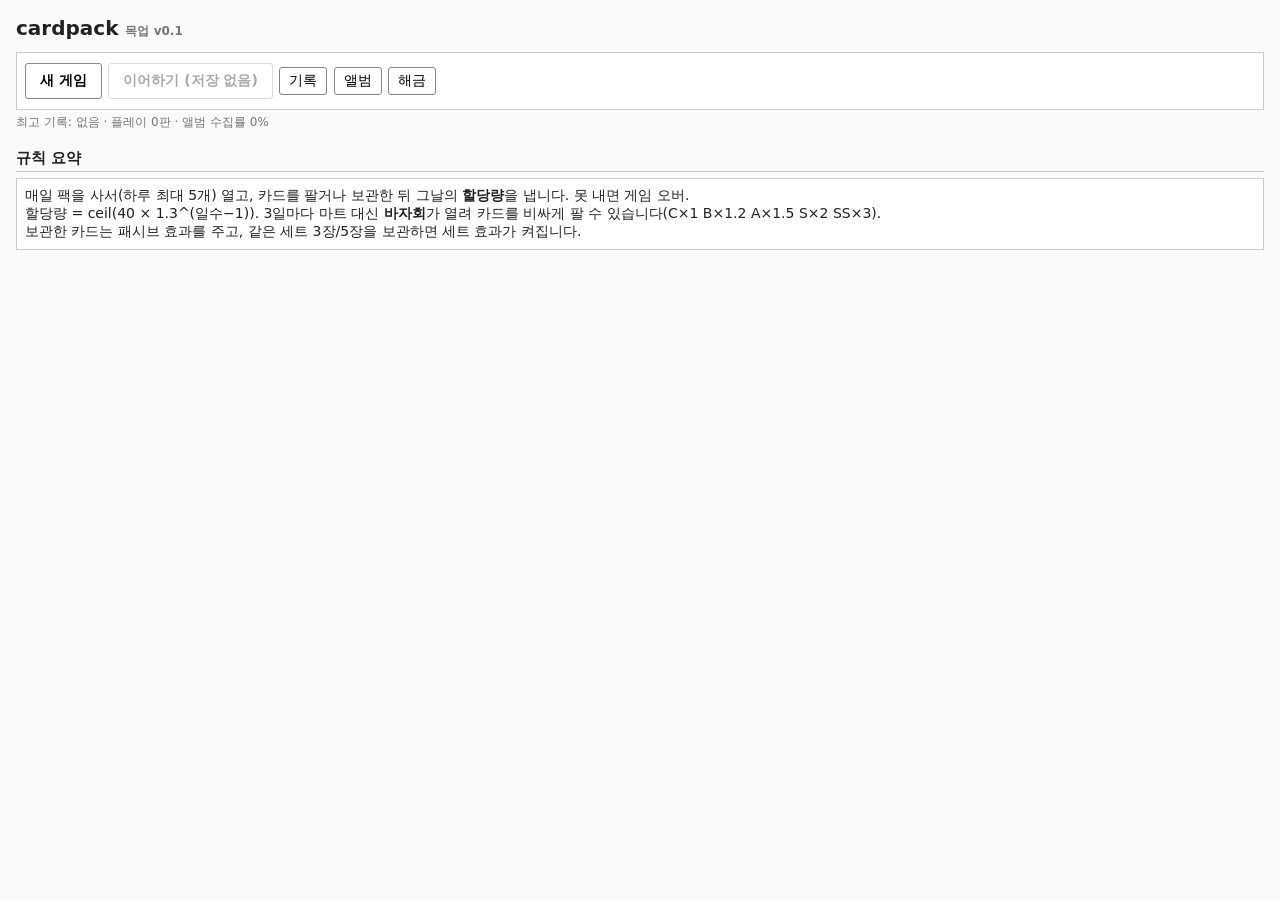
==== index.html @ 7b0792d0 "플레이 가능한 목업 구현: 카드/팩/마트/바자회/앨범/해금 + 밸런스 시뮬레이션 Co-Authored-By: Claude Opus 5.5 <noreply@anthropic.com>" ====
<!doctype html>
<html lang="ko">
<head>
<meta charset="utf-8">
<meta name="viewport" content="width=device-width, initial-scale=1">
<link rel="icon" href="data:,">
<title>cardpack (목업)</title>
<style>
  body { font-family: system-ui, -apple-system, "Apple SD Gothic Neo", "Malgun Gothic", sans-serif; font-size: 14px; margin: 0; padding: 12px 16px 40px; background: #fafafa; color: #222; }
  h1 { font-size: 20px; margin: 4px 0 12px; }
  h2 { font-size: 15px; margin: 18px 0 6px; border-bottom: 1px solid #ccc; padding-bottom: 3px; }
  button { font: inherit; padding: 4px 9px; margin: 2px 2px 2px 0; cursor: pointer; border: 1px solid #888; background: #fff; border-radius: 3px; }
  button:disabled { color: #aaa; border-color: #ddd; cursor: default; }
  button.big { padding: 8px 14px; font-weight: bold; }
  .bar { display: flex; flex-wrap: wrap; gap: 6px 16px; align-items: center; padding: 8px 10px; background: #fff; border: 1px solid #ccc; position: sticky; top: 0; z-index: 2; }
  .bar b { font-size: 16px; }
  .msg { margin: 8px 0; padding: 6px 10px; background: #fffbe0; border: 1px solid #e5d98a; min-height: 18px; white-space: pre-line; }
  .grid { display: flex; flex-wrap: wrap; gap: 6px; }
  .card { width: 150px; border: 1px solid #999; background: #fff; padding: 6px; font-size: 12px; box-sizing: border-box; }
  .card .t { font-weight: bold; font-size: 13px; }
  .card .e { color: #555; margin: 3px 0; min-height: 16px; }
  .r-C { border-color: #aaa; } .r-B { border-color: #4a8; } .r-A { border-color: #48c; border-width: 2px; }
  .r-S { border-color: #a5c; border-width: 2px; background: #fbf6ff; } .r-SS { border-color: #d80; border-width: 3px; background: #fff8e8; }
  .slot-empty { width: 150px; height: 70px; border: 1px dashed #bbb; color: #aaa; display: flex; align-items: center; justify-content: center; font-size: 12px; }
  .box { border: 1px solid #ccc; background: #fff; padding: 8px; margin: 4px 0; }
  .row { display: flex; flex-wrap: wrap; gap: 6px; align-items: center; }
  .muted { color: #777; font-size: 12px; }
  .tag { display: inline-block; padding: 0 5px; border: 1px solid #999; border-radius: 3px; font-size: 11px; margin-right: 3px; }
  table { border-collapse: collapse; }
  td, th { border: 1px solid #ccc; padding: 3px 7px; font-size: 13px; text-align: left; }
  .wrap { overflow-x: auto; }
  .alb { display: grid; grid-template-columns: repeat(auto-fill, minmax(130px, 1fr)); gap: 4px; }
  .alb div { border: 1px solid #ccc; padding: 4px; font-size: 12px; background: #fff; }
  .alb .s0 { color: #bbb; background: #f2f2f2; } .alb .s1 { color: #777; } .alb .s2 { font-weight: bold; }
  .log { font-size: 12px; color: #555; max-height: 200px; overflow-y: auto; background: #fff; border: 1px solid #ddd; padding: 6px; }
  .over { border: 3px solid #c33; background: #fff0f0; padding: 12px; margin: 10px 0; }
</style>
</head>
<body>
<div id="app">불러오는 중…</div>
<script src="js/data.js"></script>
<script src="js/game.js"></script>
<script src="js/storage.js"></script>
<script src="js/ui.js"></script>
</body>
</html>
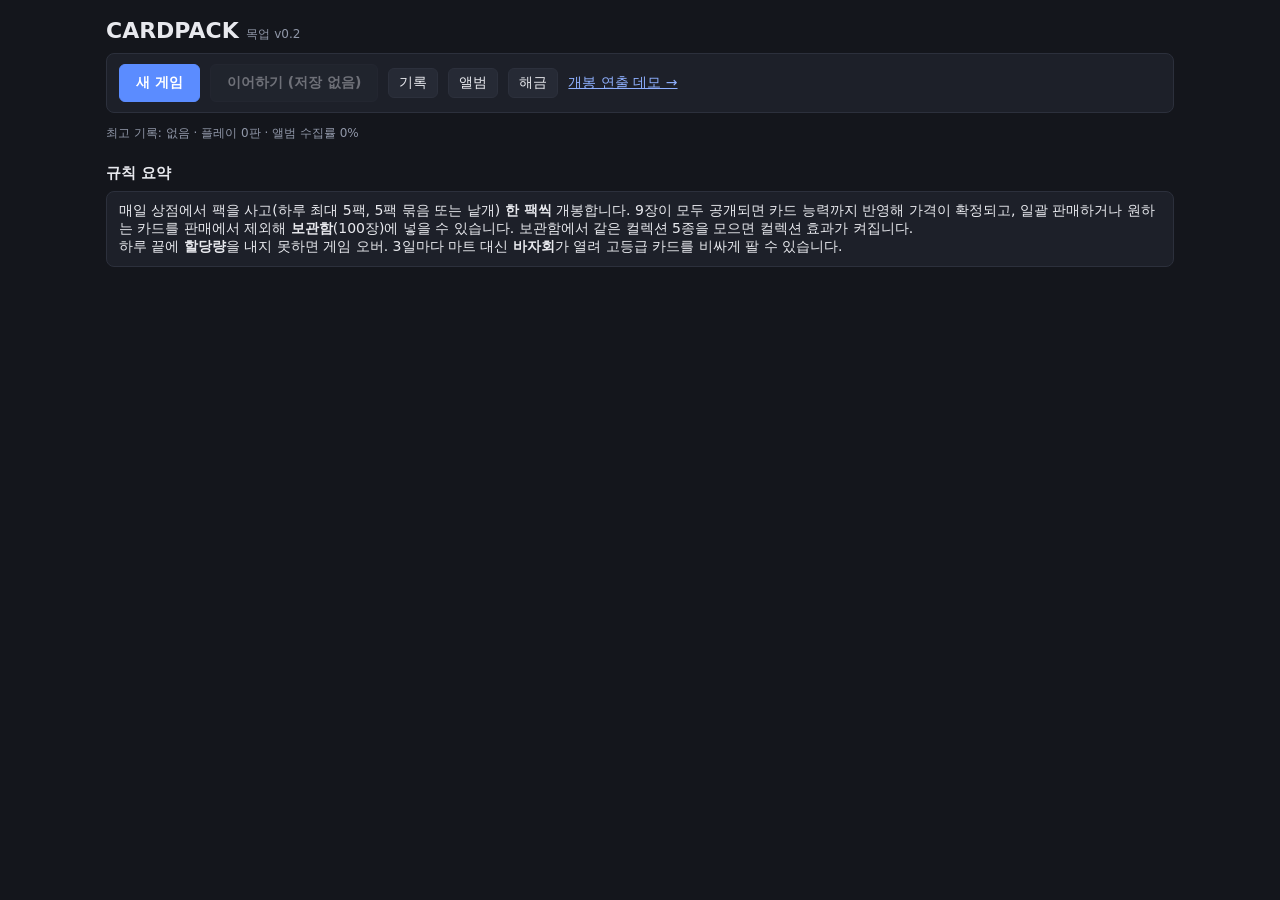
==== commit 37c8b7b4: "본 게임을 v0.2 설계로 반영 - 하루 루프: 상점 ⇄ 팩 1개 개봉 → 정산 → 판매/보관 반복, 개봉 중 상점 잠금, 하루 최대 5팩 - 팩: 기본/고급/프리미엄 (5팩 묶음" ====
--- a/index.html
+++ b/index.html
@@ -2,42 +2,102 @@
 <html lang="ko">
 <head>
 <meta charset="utf-8">
-<meta name="viewport" content="width=device-width, initial-scale=1">
+<meta name="viewport" content="width=device-width,initial-scale=1">
 <link rel="icon" href="data:,">
-<title>cardpack (목업)</title>
+<title>cardpack (목업 v0.2)</title>
+<link rel="stylesheet" href="css/unpack.css">
 <style>
-  body { font-family: system-ui, -apple-system, "Apple SD Gothic Neo", "Malgun Gothic", sans-serif; font-size: 14px; margin: 0; padding: 12px 16px 40px; background: #fafafa; color: #222; }
-  h1 { font-size: 20px; margin: 4px 0 12px; }
-  h2 { font-size: 15px; margin: 18px 0 6px; border-bottom: 1px solid #ccc; padding-bottom: 3px; }
-  button { font: inherit; padding: 4px 9px; margin: 2px 2px 2px 0; cursor: pointer; border: 1px solid #888; background: #fff; border-radius: 3px; }
-  button:disabled { color: #aaa; border-color: #ddd; cursor: default; }
-  button.big { padding: 8px 14px; font-weight: bold; }
-  .bar { display: flex; flex-wrap: wrap; gap: 6px 16px; align-items: center; padding: 8px 10px; background: #fff; border: 1px solid #ccc; position: sticky; top: 0; z-index: 2; }
-  .bar b { font-size: 16px; }
-  .msg { margin: 8px 0; padding: 6px 10px; background: #fffbe0; border: 1px solid #e5d98a; min-height: 18px; white-space: pre-line; }
-  .grid { display: flex; flex-wrap: wrap; gap: 6px; }
-  .card { width: 150px; border: 1px solid #999; background: #fff; padding: 6px; font-size: 12px; box-sizing: border-box; }
-  .card .t { font-weight: bold; font-size: 13px; }
-  .card .e { color: #555; margin: 3px 0; min-height: 16px; }
-  .r-C { border-color: #aaa; } .r-B { border-color: #4a8; } .r-A { border-color: #48c; border-width: 2px; }
-  .r-S { border-color: #a5c; border-width: 2px; background: #fbf6ff; } .r-SS { border-color: #d80; border-width: 3px; background: #fff8e8; }
-  .slot-empty { width: 150px; height: 70px; border: 1px dashed #bbb; color: #aaa; display: flex; align-items: center; justify-content: center; font-size: 12px; }
-  .box { border: 1px solid #ccc; background: #fff; padding: 8px; margin: 4px 0; }
-  .row { display: flex; flex-wrap: wrap; gap: 6px; align-items: center; }
-  .muted { color: #777; font-size: 12px; }
-  .tag { display: inline-block; padding: 0 5px; border: 1px solid #999; border-radius: 3px; font-size: 11px; margin-right: 3px; }
-  table { border-collapse: collapse; }
-  td, th { border: 1px solid #ccc; padding: 3px 7px; font-size: 13px; text-align: left; }
-  .wrap { overflow-x: auto; }
-  .alb { display: grid; grid-template-columns: repeat(auto-fill, minmax(130px, 1fr)); gap: 4px; }
-  .alb div { border: 1px solid #ccc; padding: 4px; font-size: 12px; background: #fff; }
-  .alb .s0 { color: #bbb; background: #f2f2f2; } .alb .s1 { color: #777; } .alb .s2 { font-weight: bold; }
-  .log { font-size: 12px; color: #555; max-height: 200px; overflow-y: auto; background: #fff; border: 1px solid #ddd; padding: 6px; }
-  .over { border: 3px solid #c33; background: #fff0f0; padding: 12px; margin: 10px 0; }
+:root{--bg:#14161c;--panel:#1d2029;--panel2:#242835;--line:#2c303c;--text:#e8e9ee;--muted:#9097a8;--accent:#5b8cff;--good:#2bb673;--bad:#ff6b6b;--warn:#ffd76a}
+*{box-sizing:border-box}
+html,body{margin:0}
+body{background:var(--bg);color:var(--text);font-family:system-ui,-apple-system,"Segoe UI","Apple SD Gothic Neo","Malgun Gothic",sans-serif;font-size:14px}
+select,button{font:inherit;background:#262a35;color:var(--text);border:1px solid var(--line);border-radius:6px;padding:5px 10px;cursor:pointer}
+button:hover:not(:disabled){border-color:var(--accent)}
+button.primary{background:var(--accent);border-color:var(--accent);color:#fff}
+button.big{padding:9px 16px;font-weight:700}
+button:disabled{opacity:.4;cursor:default}
+a{color:#8fb0ff}
+
+/* ---------- 메인 화면 ---------- */
+#app{max-width:1100px;margin:0 auto;padding:0 16px 48px}
+h1{font-size:22px;margin:18px 0 10px}
+h2{font-size:15px;margin:22px 0 8px;display:flex;gap:8px;align-items:baseline;flex-wrap:wrap}
+h2 small,.muted{color:var(--muted);font-weight:400;font-size:12px}
+.topbar{position:sticky;top:0;z-index:10;display:flex;flex-wrap:wrap;gap:6px 18px;align-items:center;padding:10px 14px;margin:0 -16px;background:var(--panel);border-bottom:1px solid var(--line);padding-top:calc(10px + env(safe-area-inset-top,0px))}
+.topbar b{font-size:16px}
+.topbar .sp{margin-left:auto}
+.msg{margin:10px 0;padding:8px 12px;background:#2a2617;border:1px solid #5a4f22;border-radius:6px;white-space:pre-line;min-height:20px}
+.box{background:var(--panel);border:1px solid var(--line);border-radius:8px;padding:10px 12px;margin:6px 0}
+.row{display:flex;flex-wrap:wrap;gap:6px;align-items:center}
+.cols{display:grid;grid-template-columns:repeat(auto-fit,minmax(300px,1fr));gap:10px}
+.corner{border:1px solid var(--line);border-radius:8px;padding:10px;background:var(--panel2)}
+.corner h3{margin:0 0 8px;font-size:14px}
+.wrap{overflow-x:auto}
+table{border-collapse:collapse;width:100%}
+td,th{border-bottom:1px solid var(--line);padding:6px 8px;text-align:left;font-size:13px;vertical-align:middle}
+th{color:var(--muted);font-weight:500}
+.pill{display:inline-block;padding:1px 7px;border-radius:9px;font-size:11px;border:1px solid var(--line);color:var(--muted)}
+.pill.on{color:#fff;background:var(--good);border-color:var(--good)}
+.item{display:inline-flex;flex-direction:column;gap:2px;text-align:left;max-width:240px}
+.item small{color:var(--muted);font-size:11px}
+.big-cta{display:flex;flex-wrap:wrap;gap:10px;align-items:center}
+
+/* 보관함 미니 카드 */
+.minis{display:grid;grid-template-columns:repeat(auto-fill,minmax(150px,1fr));gap:6px}
+.mini{border-radius:7px;padding:3px;background:var(--g,#a9a49a)}
+.mini .in{background:#f6f1e6;color:#22232a;border-radius:5px;padding:4px 6px;font-size:12px;line-height:1.35}
+.mini .in b{font-size:13px}
+.mini .p{display:flex;justify-content:space-between;align-items:center;gap:4px;margin-top:3px}
+.mini button{padding:2px 6px;font-size:11px}
+.g-common{--g:#a9a49a}.g-bronze{--g:linear-gradient(135deg,#7a4a20,#d39558,#6e421c)}.g-silver{--g:linear-gradient(135deg,#8d939b,#fff,#7d838c)}
+.g-gold{--g:linear-gradient(135deg,#9c6d08,#fff0a8,#b8860b)}.g-plat{--g:linear-gradient(135deg,#4aa8d8,#f2fdff,#56b6e6)}
+.g-diamond{--g:linear-gradient(135deg,#b9d7ee,#fff,#9ec4e4)}.g-rare{--g:linear-gradient(135deg,#ff7773,#ffed5f,#83fff7,#7894ff,#d875ff)}
+.g-epic{--g:linear-gradient(115deg,#4c1d95,#c77dff,#7b2ff7)}.g-legend{--g:linear-gradient(115deg,#7f1d1d,#ff4d4d,#dc2626)}
+.g-event{--g:linear-gradient(115deg,#ffd76a,#ff7773,#d875ff,#83fff7)}
+.mini.f-black .in{background:#0c0c0e;color:#f2f2f2}
+
+/* 앨범 */
+.alb{display:grid;grid-template-columns:repeat(auto-fill,minmax(150px,1fr));gap:6px}
+.alb div{border:1px solid var(--line);border-radius:6px;padding:6px;font-size:12px;background:var(--panel)}
+.alb .s0{color:#555}.alb .s1{color:var(--muted)}.alb .s2{border-color:var(--good)}
+
+.log{font-size:12px;color:var(--muted);max-height:200px;overflow-y:auto;background:var(--panel);border:1px solid var(--line);border-radius:6px;padding:8px}
+.over{border:2px solid var(--bad);background:#2a1618;border-radius:8px;padding:14px;margin:12px 0}
+
+/* ---------- 개봉 화면 (demo/unpack.html과 같은 엔진·스타일) ---------- */
+#opening{position:fixed;inset:0;z-index:30;background:var(--bg);display:flex;flex-direction:column}
+#opening[hidden]{display:none!important}
+#opening header{display:flex;gap:14px;align-items:center;flex-wrap:wrap;padding:8px 16px;padding-top:calc(8px + env(safe-area-inset-top,0px));border-bottom:1px solid var(--line);background:var(--panel);font-size:13px}
+#opening header h1{font-size:15px;margin:0}
+#opening header .sp{margin-left:auto;display:flex;gap:14px}
+#opening footer{display:flex;gap:10px;align-items:center;justify-content:center;flex-wrap:wrap;padding:10px 16px;padding-bottom:calc(10px + env(safe-area-inset-bottom,0px));border-top:1px solid var(--line);background:var(--panel);min-height:58px;font-size:13px}
+#opening footer .hint{color:var(--muted)}
+#settleList{position:absolute;left:12px;top:10px;font-size:12px;color:var(--muted);max-width:320px;max-height:calc(100% - 20px);overflow-y:auto;z-index:20;line-height:1.5;background:rgba(20,22,28,.96);border:1px solid var(--line);border-radius:8px;padding:8px 10px}
+#settleList:empty{display:none}
+#settleList b{color:var(--text)}
 </style>
 </head>
 <body>
 <div id="app">불러오는 중…</div>
+
+<div id="opening" hidden>
+  <header><h1 id="oTitle">개봉</h1><div class="sp" id="oStat"></div></header>
+  <div id="stage">
+    <div id="settleList"></div>
+    <div id="table"></div>
+  </div>
+  <footer id="bar"></footer>
+</div>
+<canvas id="fx"></canvas>
+<div id="flash"></div>
+<div id="modal">
+  <div class="holder" id="holder"></div>
+  <div class="info" id="info"></div>
+  <div class="btns"><button id="mFlip">뒤집기</button><button id="mReset">정면</button><button class="primary" id="mClose">닫기</button></div>
+</div>
+
+<script src="js/cards.js"></script>
+<script src="js/unpack.js"></script>
 <script src="js/data.js"></script>
 <script src="js/game.js"></script>
 <script src="js/storage.js"></script>
--- a/css/unpack.css
+++ b/css/unpack.css
@@ -0,0 +1,191 @@
+/* cardpack — 개봉 연출 공용 CSS (demo/unpack.html에서 분리, 본 게임과 데모가 같이 사용) */
+:root{--cw:150px;--ch:210px}
+#stage{position:relative;flex:1;display:flex;align-items:center;justify-content:center;perspective:1400px;overflow:hidden}
+#stage.quake{animation:quake .45s}
+@keyframes quake{0%,100%{transform:none}20%{transform:translate(-6px,3px)}40%{transform:translate(5px,-4px)}60%{transform:translate(-4px,-2px)}80%{transform:translate(3px,3px)}}
+#table{position:relative;width:820px;height:540px;transform-style:preserve-3d;--gap:62px}
+#table.fan:hover{--gap:76px}
+
+/* ---------- pack ---------- */
+#pack{position:absolute;left:50%;top:50%;width:170px;height:250px;margin:-125px 0 0 -85px;cursor:grab;transition:transform .5s,opacity .5s;touch-action:none;user-select:none;--p:0}
+#pack.dragging{cursor:grabbing;transition:none}
+#pack .body,#pack .top{position:absolute;left:0;right:0;background:linear-gradient(160deg,#3a4cff,#9b3dff 55%,#ff4fa3);border-radius:6px;box-shadow:0 10px 30px rgba(0,0,0,.5)}
+#pack .top{top:0;height:34px;z-index:2;transform-origin:100% 100%;clip-path:polygon(0 0,100% 0,100% 80%,95% 100%,90% 80%,85% 100%,80% 80%,75% 100%,70% 80%,65% 100%,60% 80%,55% 100%,50% 80%,45% 100%,40% 80%,35% 100%,30% 80%,25% 100%,20% 80%,15% 100%,10% 80%,5% 100%,0 80%);
+  transition:transform .45s cubic-bezier(.3,1.7,.5,1),opacity .5s}
+#pack.dragging .top{transition:none}
+#pack .body{top:30px;bottom:0;display:flex;flex-direction:column;align-items:center;justify-content:center;gap:6px;font-weight:800;letter-spacing:.12em}
+#pack .body small{font-weight:500;letter-spacing:0;opacity:.8}
+#pack .grip{position:absolute;left:8px;top:6px;font-size:11px;font-weight:600;letter-spacing:0;opacity:.85;z-index:3;pointer-events:none;transition:opacity .2s}
+#pack.dragging .grip,#pack.torn .grip{opacity:0}
+/* 찢어진 틈: 드래그 진행도(--p)만큼 빛나는 절취선 */
+#pack .rip{position:absolute;left:0;top:27px;height:7px;width:calc(var(--p) * 100%);z-index:1;pointer-events:none;
+  background:repeating-linear-gradient(135deg,#fff 0 3px,#fff6c8 3px 6px);clip-path:polygon(0 50%,4% 0,8% 100%,12% 0,16% 100%,20% 0,24% 100%,28% 0,32% 100%,36% 0,40% 100%,44% 0,48% 100%,52% 0,56% 100%,60% 0,64% 100%,68% 0,72% 100%,76% 0,80% 100%,84% 0,88% 100%,92% 0,96% 100%,100% 50%);
+  filter:drop-shadow(0 0 6px #fff3b0)}
+#pack:hover:not(.torn):not(.dragging){transform:translateY(-6px) rotate(-1deg)}
+#pack.torn .top{transform:translate(70px,-90px) rotate(28deg);opacity:0}
+#pack.torn.hard .top{transform:translate(320px,-380px) rotate(140deg);opacity:0;transition:transform .5s cubic-bezier(.15,.7,.3,1),opacity .6s .15s}
+#pack.gone{transform:translateY(60px);opacity:0;pointer-events:none}
+/* 고등급 카드가 든 팩: 개봉 직후 빛기둥 + 흔들림 */
+#pack .beam{position:absolute;left:-60%;right:-60%;bottom:calc(100% - 32px);height:520px;opacity:0;pointer-events:none;transform-origin:50% 100%;
+  background:linear-gradient(to top,var(--hc,#fff3b0),rgba(255,255,255,0) 85%);
+  clip-path:polygon(42% 100%,58% 100%,100% 0,0 0);mix-blend-mode:screen;transition:opacity .3s}
+#pack.hype .beam{opacity:.95;animation:beam .18s infinite alternate}
+@keyframes beam{from{transform:scaleX(.85);filter:brightness(1)}to{transform:scaleX(1.1);filter:brightness(1.6)}}
+#pack.hype .body{animation:packShake .09s infinite;box-shadow:0 0 30px 8px var(--hc),0 0 90px 30px var(--hc)}
+@keyframes packShake{0%{transform:translate(0,0) rotate(0)}25%{transform:translate(calc(var(--ha) * -1),1px) rotate(-1deg)}50%{transform:translate(var(--ha),-1px) rotate(1deg)}75%{transform:translate(calc(var(--ha) * -.6),0) rotate(-.5deg)}100%{transform:translate(0,0)}}
+#stage.rumble{animation:rumble .11s infinite}
+@keyframes rumble{0%{transform:translate(0,0)}25%{transform:translate(-4px,2px)}50%{transform:translate(3px,-3px)}75%{transform:translate(-2px,-1px)}100%{transform:translate(2px,2px)}}
+#fx{position:fixed;inset:0;width:100%;height:100%;pointer-events:none;z-index:45}
+
+/* ---------- slot / card layers ---------- */
+.slot{position:absolute;left:50%;top:50%;width:var(--cw);height:var(--ch);margin:calc(var(--ch) / -2) 0 0 calc(var(--cw) / -2);transform-style:preserve-3d;
+  transition:transform .6s cubic-bezier(.2,.8,.2,1);
+  transform:translate3d(calc(var(--k) * var(--gap)),calc(var(--k2) * 5px + 10px),calc(var(--i) * 1px)) rotate(calc(var(--k) * 4deg))}
+.slot.init{transform:translate3d(0,0,0) scale(.8)!important;transition:none}
+#table.grid .slot{transform:translate3d(var(--gx),var(--gy),0)}
+#table.grid .slot.kept{transform:translate3d(var(--gx),calc(var(--gy) - 14px),0)}
+.shaker{width:100%;height:100%;transform-style:preserve-3d}
+.shaker.shake{animation:shake var(--sd,800ms) linear}
+@keyframes shake{
+  0%,100%{transform:translate(0,0) rotate(0)}
+  10%{transform:translate(calc(var(--amp) * -1),0) rotate(-1.5deg)}
+  20%{transform:translate(var(--amp),calc(var(--amp) * -.5)) rotate(1.5deg)}
+  30%{transform:translate(calc(var(--amp) * -.8),calc(var(--amp) * .4)) rotate(-1deg)}
+  40%{transform:translate(calc(var(--amp) * .8),0) rotate(1deg)}
+  50%{transform:translate(calc(var(--amp) * -1),calc(var(--amp) * -.3)) rotate(-1.5deg)}
+  60%{transform:translate(var(--amp),calc(var(--amp) * .3)) rotate(1.5deg)}
+  70%{transform:translate(calc(var(--amp) * -.6),0) rotate(-1deg)}
+  80%{transform:translate(calc(var(--amp) * .6),0) rotate(1deg)}
+  90%{transform:translate(calc(var(--amp) * -.3),0) rotate(0)}
+}
+.card{position:relative;width:100%;height:100%;transform-style:preserve-3d;transition:transform .25s;cursor:pointer;font-size:calc(var(--cw) / 13.6);
+  --mx:50%; --my:50%; --h:0; --rx:0deg; --ry:0deg}
+.slot:hover .card{transform:translateZ(46px) translateY(-18px) rotateX(var(--rx)) rotateY(var(--ry));transition:transform .12s}
+.inner{position:absolute;inset:0;transform-style:preserve-3d;transition:transform var(--fd,.5s) cubic-bezier(.4,.1,.2,1)}
+.flipped .inner{transform:rotateY(180deg)}
+.face{position:absolute;inset:0;border-radius:.9em;backface-visibility:hidden;-webkit-backface-visibility:hidden;overflow:hidden}
+
+/* back */
+.back{background:repeating-linear-gradient(45deg,#2a3a8f 0 8px,#22307a 8px 16px);border:.45em solid #e9e4d8;display:flex;align-items:center;justify-content:center;box-shadow:0 6px 18px rgba(0,0,0,.45)}
+.back span{font-weight:800;letter-spacing:.15em;color:#e9e4d8;font-size:1.1em;transform:rotate(-30deg)}
+.shake .back{box-shadow:0 0 22px 6px var(--gc,#ffd76a),0 0 60px 14px var(--gc,#ffd76a)}
+
+/* front */
+/* 카드 = 넓은 등급색 테두리(.front 배경) 위에 제목·그림·설명·등급 박스만 올림. 박스 밖은 전부 테두리 색 */
+.front{transform:rotateY(180deg);background:var(--frame,#efe9dc);padding:.5em;box-shadow:0 6px 18px rgba(0,0,0,.45)}
+.frame{position:relative;width:100%;height:100%;border-radius:.5em;color:#22232a;display:flex;flex-direction:column;gap:.4em}
+.cbg{position:absolute;inset:-.5em;pointer-events:none;border-radius:.9em}
+.top,.art,.desc,.meta{position:relative;background:var(--box,#f6f1e6);border-radius:.4em;box-shadow:inset 0 0 0 1px rgba(0,0,0,.18),0 1px 2px rgba(0,0,0,.3)}
+.top{display:flex;justify-content:space-between;align-items:center;padding:.3em .5em;font-weight:700;font-size:1em}
+.top .mk{font-size:.85em;padding:0 .35em;border-radius:.3em;background:rgba(0,0,0,.08)}
+.art{height:44%;flex:none;display:flex;align-items:center;justify-content:center;font-size:3.6em}
+.desc{padding:.45em .55em;font-size:.78em;line-height:1.3;flex:1;overflow:hidden}
+.meta{padding:.25em .5em;font-size:.68em;color:#555;display:flex;justify-content:space-between}
+.holo,.glare,.wear{position:absolute;inset:0;pointer-events:none;border-radius:inherit}
+.holo{opacity:var(--ho,0);mix-blend-mode:color-dodge;filter:brightness(.7) contrast(1.5) saturate(1.3);
+  background-image:repeating-linear-gradient(110deg,#ff7773 0%,#ffed5f 6%,#a8ff5f 12%,#83fff7 18%,#7894ff 24%,#d875ff 30%,#ff7773 36%);
+  background-size:400% 400%;background-position:var(--mx) var(--my)}
+.glare{opacity:0;mix-blend-mode:overlay;background:radial-gradient(circle at var(--mx) var(--my),rgba(255,255,255,.85) 0%,rgba(255,255,255,0) 55%);transition:opacity .2s}
+.card:hover .glare,.inspect .glare{opacity:.75}
+.wear{opacity:var(--wo,0);mix-blend-mode:multiply;
+  background:
+    linear-gradient(17deg,transparent 30%,rgba(90,70,50,.55) 30.4%,transparent 30.8%),
+    linear-gradient(-61deg,transparent 58%,rgba(90,70,50,.5) 58.3%,transparent 58.7%),
+    linear-gradient(104deg,transparent 71%,rgba(90,70,50,.4) 71.3%,transparent 71.6%),
+    linear-gradient(33deg,transparent 12%,rgba(90,70,50,.35) 12.3%,transparent 12.6%),
+    radial-gradient(circle at 15% 85%,rgba(120,90,60,.5),transparent 30%),
+    radial-gradient(circle at 90% 10%,rgba(120,90,60,.4),transparent 25%)}
+.zoom{position:absolute;right:.4em;bottom:.4em;font-size:.9em;padding:.1em .35em;border-radius:.3em;background:rgba(0,0,0,.55);border:0;color:#fff;cursor:zoom-in;z-index:5}
+
+/* rarity frames */
+.r-common{--frame:#a9a49a}
+.r-bronze{--frame:linear-gradient(135deg,#7a4a20,#d39558 var(--mx),#6e421c)}
+.r-silver{--frame:linear-gradient(135deg,#8d939b,#ffffff var(--mx),#7d838c);--ho:.06}
+.r-gold{--frame:linear-gradient(135deg,#9c6d08,#fff0a8 var(--mx),#b8860b);--ho:.1}
+.r-plat{--frame:linear-gradient(135deg,#4aa8d8,#f2fdff var(--mx),#56b6e6);--ho:.16}
+.r-diamond{--frame:linear-gradient(135deg,#b9d7ee,#ffffff var(--mx),#9ec4e4)}
+.r-diamond .cbg{opacity:.85;mix-blend-mode:screen;filter:hue-rotate(calc(var(--h) * 1deg));
+  background:repeating-conic-gradient(from 10deg at var(--mx) var(--my),rgba(255,255,255,.95) 0 7deg,rgba(150,215,255,.55) 7deg 15deg,rgba(255,190,250,.55) 15deg 22deg,rgba(255,255,255,.2) 22deg 30deg)}
+.r-diamond .art{background:rgba(255,255,255,.85)}
+.r-rare{--frame:linear-gradient(135deg,#c9c3b5,#f6f2ea var(--mx),#bdb6a7);--ho:.12}
+.r-rare .cbg{opacity:.7;filter:hue-rotate(calc(var(--h) * 1deg)) saturate(1.4);
+  background:repeating-radial-gradient(circle at 50% 33%,#ff7773 0 5px,#ffed5f 5px 10px,#83fff7 10px 15px,#7894ff 15px 20px,#d875ff 20px 25px);
+  -webkit-mask-image:radial-gradient(circle at 50% 33%,#000 0 34%,transparent 35%);mask-image:radial-gradient(circle at 50% 33%,#000 0 34%,transparent 35%)}
+.r-rare .art{background:rgba(255,255,255,.18)}
+.r-epic{--frame:linear-gradient(115deg,#4c1d95,#c77dff,#7b2ff7,#f0c8ff,#5b21b6,#c77dff);--ho:.32}
+.r-epic .front{background-size:300% 300%;background-position:var(--mx) var(--my)}
+.r-legend{--frame:linear-gradient(115deg,#7f1d1d,#ff4d4d,#ffb199,#dc2626,#ffd0c2,#991b1b);--ho:.32}
+.r-legend .front{background-size:300% 300%;background-position:var(--mx) var(--my)}
+.r-event{--frame:linear-gradient(115deg,#ffd76a,#ff7773,#d875ff,#83fff7,#ffed5f,#ffd76a);--ho:.45}
+.r-event .front{background-size:300% 300%;background-position:var(--mx) var(--my)}
+.halo{position:absolute;inset:-22%;border-radius:50%;opacity:0;transform:translateZ(-2px);pointer-events:none;
+  background:conic-gradient(from 0deg,rgba(255,240,170,0),rgba(255,240,170,.85),rgba(255,240,170,0) 25%,rgba(255,200,255,.75) 45%,rgba(255,240,170,0) 60%,rgba(170,240,255,.8) 80%,rgba(255,240,170,0));
+  filter:blur(14px);animation:spin 6s linear infinite;transition:opacity 1s}
+.flipped .halo,.inspect .halo{opacity:1}
+@keyframes spin{to{rotate:360deg}}
+
+/* finishes */
+.f-sparkle .cbg::after{content:"";position:absolute;inset:0;opacity:.9;mix-blend-mode:screen;
+  background:
+    radial-gradient(circle,#fff 0 1px,transparent 1.6px) calc(var(--mx) * .3) calc(var(--my) * .3)/13px 13px,
+    radial-gradient(circle,#fff6b0 0 1px,transparent 1.8px) calc(var(--mx) * -.5) calc(var(--my) * .4)/21px 19px,
+    radial-gradient(circle,#b8f0ff 0 1.2px,transparent 2px) calc(var(--mx) * .6) calc(var(--my) * -.6)/29px 31px;
+  animation:twinkle 1.6s ease-in-out infinite alternate}
+@keyframes twinkle{from{opacity:.45}to{opacity:1}}
+.f-fullholo{--ho:.62!important}
+.f-black .frame{background:#0c0c0e;color:#f2f2f2;padding:.3em;border-radius:.45em}
+.f-black{--box:#0c0c0e}
+.f-black .top,.f-black .art,.f-black .desc,.f-black .meta{box-shadow:inset 0 0 0 1px rgba(255,255,255,.85)}
+.f-black .meta{color:#bbb}
+.f-black .top .mk{background:rgba(255,255,255,.12)}
+.f-black .art span{filter:brightness(0) invert(1);opacity:.92}
+.f-black .cbg{opacity:.25!important}
+
+/* 뒷면 상태에서 고등급 기운이 테두리 너머로 새어나옴 */
+@property --la{syntax:'<angle>';initial-value:0deg;inherits:false}
+.leak{position:absolute;inset:-8px;border-radius:1.3em;transform:translateZ(-1px);opacity:0;pointer-events:none;filter:blur(8px);transition:opacity .8s;
+  background:conic-gradient(from var(--la),var(--lk));animation:leakSpin 4s linear infinite,leakPulse 2.6s ease-in-out infinite}
+.slot.leaky:not(.flipped) .leak{opacity:1}
+.slot.leaky:not(.flipped) .back{box-shadow:0 6px 18px rgba(0,0,0,.45),inset 0 0 14px var(--lc)}
+@keyframes leakSpin{to{--la:360deg}}
+@keyframes leakPulse{0%,100%{filter:blur(8px) brightness(.8)}50%{filter:blur(11px) brightness(1.3)}}
+.lk-diamond{--lk:#bfefff,#ffffff,#c8b6ff,#9fe3ff,#ffffff,#bfefff;--lc:rgba(190,240,255,.8)}
+.lk-rare{--lk:#ff7773,#ffed5f,#a8ff5f,#83fff7,#7894ff,#d875ff,#ff7773;--lc:rgba(255,220,255,.8)}
+.lk-epic{--lk:#7b2ff7,#e0aaff,#5b21b6,#c77dff,#7b2ff7;--lc:rgba(200,130,255,.85)}
+.lk-legend{--lk:#ff2d2d,#ffb199,#b91c1c,#ff6b3d,#ff2d2d;--lc:rgba(255,110,90,.85)}
+.lk-event{--lk:#ffd76a,#fff6c8,#ff7773,#ffd76a,#83fff7,#d875ff,#ffd76a;--lc:rgba(255,225,120,.9)}
+
+/* price tags & keep */
+.tag{position:absolute;left:50%;bottom:-27px;translate:-50% 0 60px;white-space:nowrap;text-align:center;font-size:14px;font-weight:800;opacity:0;transition:opacity .3s;
+  padding:1px 7px;border-radius:8px;background:rgba(0,0,0,.55);color:#ffe9a8;font-variant-numeric:tabular-nums}
+.slot.flipped .tag{opacity:1}
+.tag.bump{animation:bump .32s ease-out}
+.tag.bump.mul{color:#ff8a80}
+.tag.bump.add{color:#8fd3ff}
+@keyframes bump{0%{transform:scale(1)}25%{transform:scale(1.45) rotate(-6deg)}50%{transform:scale(1.25) rotate(5deg)}75%{transform:scale(1.12) rotate(-2deg)}100%{transform:scale(1)}}
+.pop{position:absolute;left:50%;top:18%;translate:-50% 0 90px;font-weight:900;font-size:22px;pointer-events:none;z-index:20;white-space:nowrap;
+  padding:2px 9px;border-radius:9px;color:#fff;text-shadow:0 2px 0 rgba(0,0,0,.35);animation:popUp .9s ease-out forwards}
+.pop.add{background:#2f7cf6}
+.pop.mul{background:#e5383b}
+@keyframes popUp{0%{transform:translateY(10px) scale(.4);opacity:0}18%{transform:translateY(0) scale(1.25);opacity:1}35%{transform:translateY(-6px) scale(1)}100%{transform:translateY(-58px) scale(.9);opacity:0}}
+.shaker.jiggle{animation:jiggle .3s ease-out}
+@keyframes jiggle{0%{transform:scale(1)}30%{transform:scale(1.1) rotate(-3deg)}60%{transform:scale(1.05) rotate(3deg)}100%{transform:scale(1)}}
+.keep-badge{position:absolute;top:-12px;left:50%;translate:-50% 0;background:#2bb673;color:#fff;font-size:12px;font-weight:700;padding:2px 8px;border-radius:10px;opacity:0;transition:opacity .2s;z-index:10}
+.slot.kept .keep-badge{opacity:1}
+.slot.kept .card{outline:3px solid #2bb673;outline-offset:3px;border-radius:.9em}
+
+/* flash */
+#flash{position:fixed;inset:0;pointer-events:none;opacity:0;z-index:50;
+  background:radial-gradient(circle at 50% 50%,#fff 0%,var(--fc,#fff3c4) 45%,rgba(255,255,255,.9) 100%)}
+
+/* inspect */
+#modal{position:fixed;inset:0;background:rgba(5,6,10,.82);display:none;flex-direction:column;align-items:center;justify-content:center;gap:14px;z-index:40;perspective:1600px}
+#modal.open{display:flex}
+#modal .holder{width:300px;height:420px;--cw:300px;--ch:420px;touch-action:none;cursor:grab;transform-style:preserve-3d}
+#modal .holder:active{cursor:grabbing}
+#modal .card{cursor:inherit}
+#modal .holder{position:relative;z-index:0}
+#modal .info,#modal .btns{position:relative;z-index:1}
+#modal .info{max-width:520px;padding:0 16px;font-size:13px;color:var(--muted);text-align:center;line-height:1.5}
+#modal .info b{color:var(--text)}
+#modal .btns{display:flex;gap:8px}
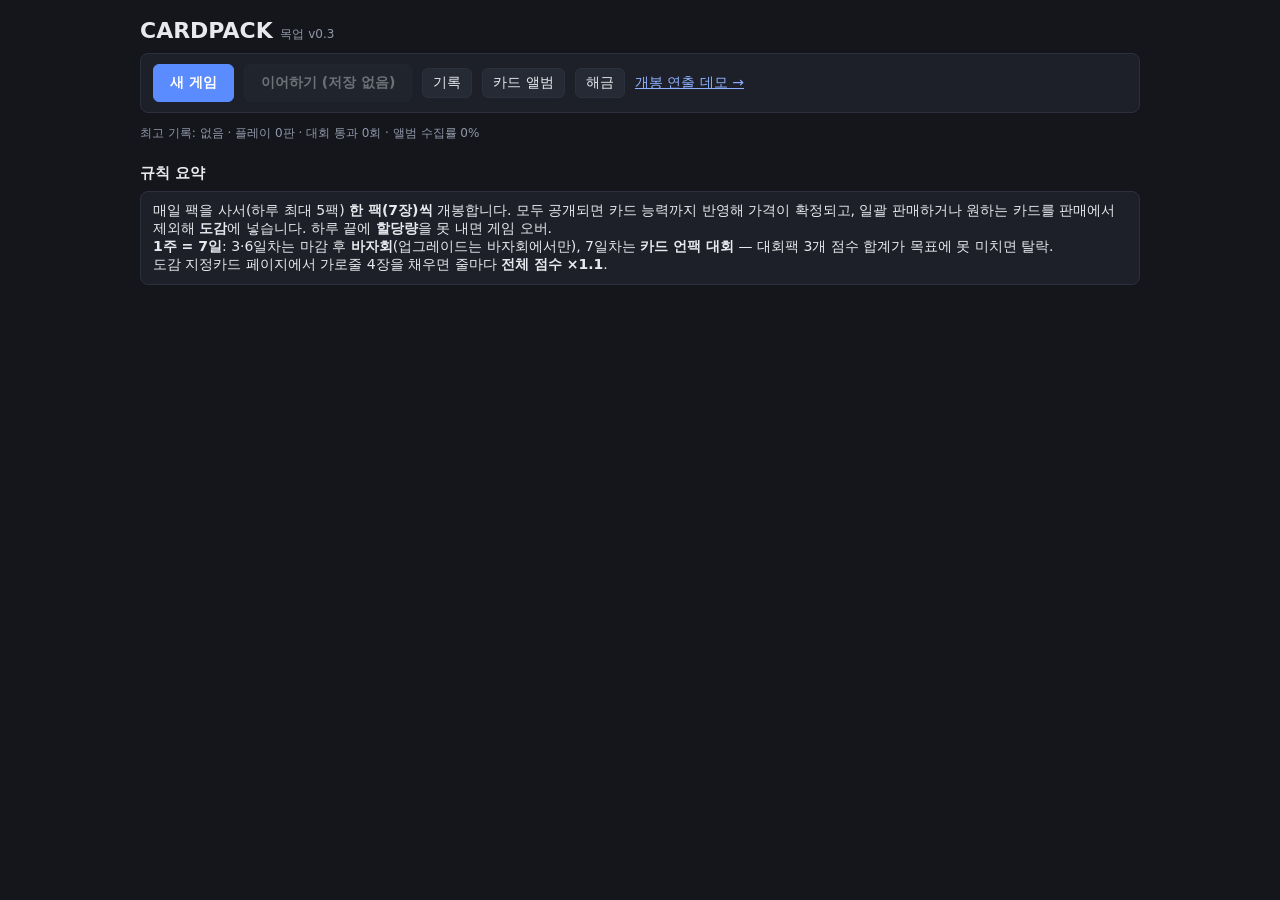
==== commit 9895bba6: "본 게임 v0.3 반영 - 팩 7장, 1주 사이클(3·6일차 마감 후 바자회, 7일차 카드 언팩 대회) - 왼쪽 아이템 상점 / 오른쪽 업그레이드 상점(바자회 전용) 배너 - 도감" ====
--- a/index.html
+++ b/index.html
@@ -4,7 +4,7 @@
 <meta charset="utf-8">
 <meta name="viewport" content="width=device-width,initial-scale=1">
 <link rel="icon" href="data:,">
-<title>cardpack (목업 v0.2)</title>
+<title>cardpack (목업 v0.3)</title>
 <link rel="stylesheet" href="css/unpack.css">
 <style>
 :root{--bg:#14161c;--panel:#1d2029;--panel2:#242835;--line:#2c303c;--text:#e8e9ee;--muted:#9097a8;--accent:#5b8cff;--good:#2bb673;--bad:#ff6b6b;--warn:#ffd76a}
@@ -19,18 +19,18 @@
 a{color:#8fb0ff}
 
 /* ---------- 메인 화면 ---------- */
-#app{max-width:1100px;margin:0 auto;padding:0 16px 48px}
+#app{max-width:1560px;margin:0 auto;padding:0 16px 48px}
+.narrow{max-width:1000px;margin:0 auto}
 h1{font-size:22px;margin:18px 0 10px}
 h2{font-size:15px;margin:22px 0 8px;display:flex;gap:8px;align-items:baseline;flex-wrap:wrap}
 h2 small,.muted{color:var(--muted);font-weight:400;font-size:12px}
 .topbar{position:sticky;top:0;z-index:10;display:flex;flex-wrap:wrap;gap:6px 18px;align-items:center;padding:10px 14px;margin:0 -16px;background:var(--panel);border-bottom:1px solid var(--line);padding-top:calc(10px + env(safe-area-inset-top,0px))}
 .topbar b{font-size:16px}
 .topbar .sp{margin-left:auto}
-.msg{margin:10px 0;padding:8px 12px;background:#2a2617;border:1px solid #5a4f22;border-radius:6px;white-space:pre-line;min-height:20px}
+.msg{margin:10px auto;max-width:1000px;padding:8px 12px;background:#2a2617;border:1px solid #5a4f22;border-radius:6px;white-space:pre-line;min-height:20px}
 .box{background:var(--panel);border:1px solid var(--line);border-radius:8px;padding:10px 12px;margin:6px 0}
 .row{display:flex;flex-wrap:wrap;gap:6px;align-items:center}
-.cols{display:grid;grid-template-columns:repeat(auto-fit,minmax(300px,1fr));gap:10px}
-.corner{border:1px solid var(--line);border-radius:8px;padding:10px;background:var(--panel2)}
+.corner{border:1px solid var(--line);border-radius:8px;padding:10px;background:var(--panel2);margin-top:8px}
 .corner h3{margin:0 0 8px;font-size:14px}
 .wrap{overflow-x:auto}
 table{border-collapse:collapse;width:100%}
@@ -38,11 +38,43 @@
 th{color:var(--muted);font-weight:500}
 .pill{display:inline-block;padding:1px 7px;border-radius:9px;font-size:11px;border:1px solid var(--line);color:var(--muted)}
 .pill.on{color:#fff;background:var(--good);border-color:var(--good)}
-.item{display:inline-flex;flex-direction:column;gap:2px;text-align:left;max-width:240px}
-.item small{color:var(--muted);font-size:11px}
 .big-cta{display:flex;flex-wrap:wrap;gap:10px;align-items:center}
 
-/* 보관함 미니 카드 */
+/* 3단 레이아웃: 왼쪽 배너(아이템 상점) / 가운데 / 오른쪽 배너(업그레이드 상점) */
+.layout{display:grid;grid-template-columns:230px minmax(0,1fr) 250px;gap:16px;align-items:start;margin-top:4px}
+.layout main{min-width:0}
+.banner{position:sticky;top:64px;max-height:calc(100vh - 76px);overflow-y:auto;margin-top:14px;padding:0 10px 12px;border-radius:12px;
+  background:linear-gradient(180deg,#232838,#1b1f2a);border:1px solid #343a4c;box-shadow:0 8px 24px rgba(0,0,0,.35)}
+.banner.left{border-top:4px solid #3fb8a9}.banner.right{border-top:4px solid #c792ff}
+.ribbon{margin:0 -10px 8px;padding:9px 12px;font-weight:800;letter-spacing:.02em;background:rgba(255,255,255,.04);border-bottom:1px solid #343a4c}
+.ribbon.sub{margin-top:12px;font-size:13px;font-weight:700}
+.banner p{margin:4px 0 8px}
+.sitem{display:flex;flex-direction:column;gap:3px;padding:8px;margin-bottom:6px;border-radius:8px;background:rgba(0,0,0,.22);border:1px solid #2f3445}
+.sitem small{color:var(--muted);font-size:11px;line-height:1.35}
+.sitem button{align-self:flex-start;margin-top:2px}
+.locked{padding:12px;border-radius:8px;border:1px dashed #4a4f62;text-align:center;line-height:1.6}
+.effs{margin:4px 0 0;padding-left:18px;font-size:12px}
+@media (max-width:1100px){
+  .layout{grid-template-columns:1fr 1fr}
+  .layout main{grid-column:1 / -1;order:-1}
+  .banner{position:static;max-height:none}
+}
+@media (max-width:640px){ .layout{grid-template-columns:1fr} }
+
+/* 특수 팩 */
+.tpacks{display:grid;grid-template-columns:repeat(auto-fill,minmax(170px,1fr));gap:8px}
+.tpack{display:flex;flex-direction:column;gap:4px;padding:10px;border-radius:10px;background:linear-gradient(160deg,#2b2350,#3d1f45);border:1px solid #5b4a8a}
+.tpack .tp-name{font-weight:800}
+.tpack small{color:#c9c2e6;font-size:11px}
+.tpack button{align-self:flex-start}
+
+/* 대회 */
+.contest{border:2px solid #d4a72c;background:linear-gradient(160deg,#2b2412,#1d2029);border-radius:12px;padding:4px 14px 12px;margin-top:12px}
+.meter{position:relative;height:26px;border-radius:13px;background:#14161c;border:1px solid #4a4022;overflow:hidden}
+.meter div{position:absolute;inset:0 auto 0 0;background:linear-gradient(90deg,#b8860b,#ffd76a)}
+.meter span{position:relative;display:block;text-align:center;line-height:26px;font-weight:700;font-size:13px;text-shadow:0 1px 2px #000}
+
+/* 미니 카드 (상점 진열용) */
 .minis{display:grid;grid-template-columns:repeat(auto-fill,minmax(150px,1fr));gap:6px}
 .mini{border-radius:7px;padding:3px;background:var(--g,#a9a49a)}
 .mini .in{background:#f6f1e6;color:#22232a;border-radius:5px;padding:4px 6px;font-size:12px;line-height:1.35}
@@ -56,7 +88,50 @@
 .g-event{--g:linear-gradient(115deg,#ffd76a,#ff7773,#d875ff,#83fff7)}
 .mini.f-black .in{background:#0c0c0e;color:#f2f2f2}
 
-/* 앨범 */
+/* ---------- 도감: 스위치 칩 케이스처럼 오목한 칸에 카드가 끼워진 책 ---------- */
+.book{display:flex;align-items:center;gap:10px;perspective:1800px}
+.turn{flex:none;width:42px;height:120px;font-size:20px;border-radius:10px}
+.pagewrap{flex:1;min-width:0;padding:6px;border-radius:16px;background:linear-gradient(90deg,#11131a,#1a1d27 6%,#1a1d27 94%,#11131a);box-shadow:0 10px 30px rgba(0,0,0,.5),inset 0 0 0 1px #2c3040}
+.page{border-radius:12px;padding:12px 14px 16px;transform-origin:left center;
+  background:radial-gradient(120% 90% at 30% 0%,#2e3446,#232838 60%,#1d2130);box-shadow:inset 0 1px 0 rgba(255,255,255,.06),inset 0 -2px 6px rgba(0,0,0,.4)}
+.page.freep{background:radial-gradient(120% 90% at 30% 0%,#2f3a36,#232c2a 60%,#1c2422)}
+.page.in-next{animation:pageNext .5s cubic-bezier(.2,.7,.2,1)}
+.page.in-prev{animation:pagePrev .5s cubic-bezier(.2,.7,.2,1);transform-origin:right center}
+@keyframes pageNext{from{transform:rotateY(-80deg);opacity:.2;filter:brightness(.6)}to{transform:none;opacity:1;filter:none}}
+@keyframes pagePrev{from{transform:rotateY(80deg);opacity:.2;filter:brightness(.6)}to{transform:none;opacity:1;filter:none}}
+.ptitle{font-weight:800;font-size:13px;color:#c9cfdf;margin-bottom:8px;letter-spacing:.04em}
+.brow{display:flex;gap:10px;align-items:center;margin-bottom:10px;padding:6px 8px;border-radius:10px;border:1px solid transparent}
+.brow.done{border-color:#d4a72c;background:rgba(212,167,44,.08);box-shadow:0 0 18px rgba(255,215,106,.15)}
+.rlabel{flex:none;width:86px;font-size:12px;color:#b8bfd3;line-height:1.4}
+.rlabel b{color:#ffd76a}
+.bcells{display:grid;grid-template-columns:repeat(4,minmax(0,104px));gap:12px}
+.bcells.free{grid-template-columns:repeat(4,minmax(0,104px))}
+.bslot{--cw:94px;--ch:132px;position:relative;aspect-ratio:104/142;border-radius:12px;cursor:default;
+  background:linear-gradient(180deg,#151821,#1b1f2b);
+  box-shadow:inset 0 4px 10px rgba(0,0,0,.75),inset 0 -1px 0 rgba(255,255,255,.07),inset 0 0 0 1px rgba(0,0,0,.6),0 1px 0 rgba(255,255,255,.05)}
+.bslot .no{position:absolute;left:8px;top:6px;font-size:10px;color:#5d6478;font-weight:700}
+.bslot .ghost{position:absolute;inset:0;display:flex;flex-direction:column;align-items:center;justify-content:center;text-align:center;font-size:11px;color:#4d5468;line-height:1.5;filter:grayscale(1);opacity:.6}
+.bslot.has{cursor:pointer}
+.bslot.has .ghost,.bslot.has .no{display:none}
+.bslot.sel{outline:3px solid var(--accent);outline-offset:2px}
+.bcard{position:absolute;inset:5px;transform-style:preserve-3d;filter:drop-shadow(0 3px 3px rgba(0,0,0,.6))}
+.bcard .card{cursor:pointer}
+.bcard .card:hover{transform:translateY(-3px)}
+.bcard .zoom{font-size:.8em}
+.tabs{display:flex;flex-wrap:wrap;gap:4px;margin:8px 0 0 52px;align-items:center}
+.tabs .tab{padding:3px 8px;font-size:12px}
+.tabs .tab.on{background:var(--accent);border-color:var(--accent);color:#fff}
+.selbar{border-color:var(--accent)}
+@media (max-width:640px){
+  .turn{width:30px;height:80px}
+  .brow{flex-direction:column;align-items:stretch;gap:4px}
+  .rlabel{width:auto}
+  .bcells,.bcells.free{gap:6px}
+  .bslot{--cw:64px;--ch:90px}
+  .tabs{margin-left:0}
+}
+
+/* 카드 앨범 (메타) */
 .alb{display:grid;grid-template-columns:repeat(auto-fill,minmax(150px,1fr));gap:6px}
 .alb div{border:1px solid var(--line);border-radius:6px;padding:6px;font-size:12px;background:var(--panel)}
 .alb .s0{color:#555}.alb .s1{color:var(--muted)}.alb .s2{border-color:var(--good)}
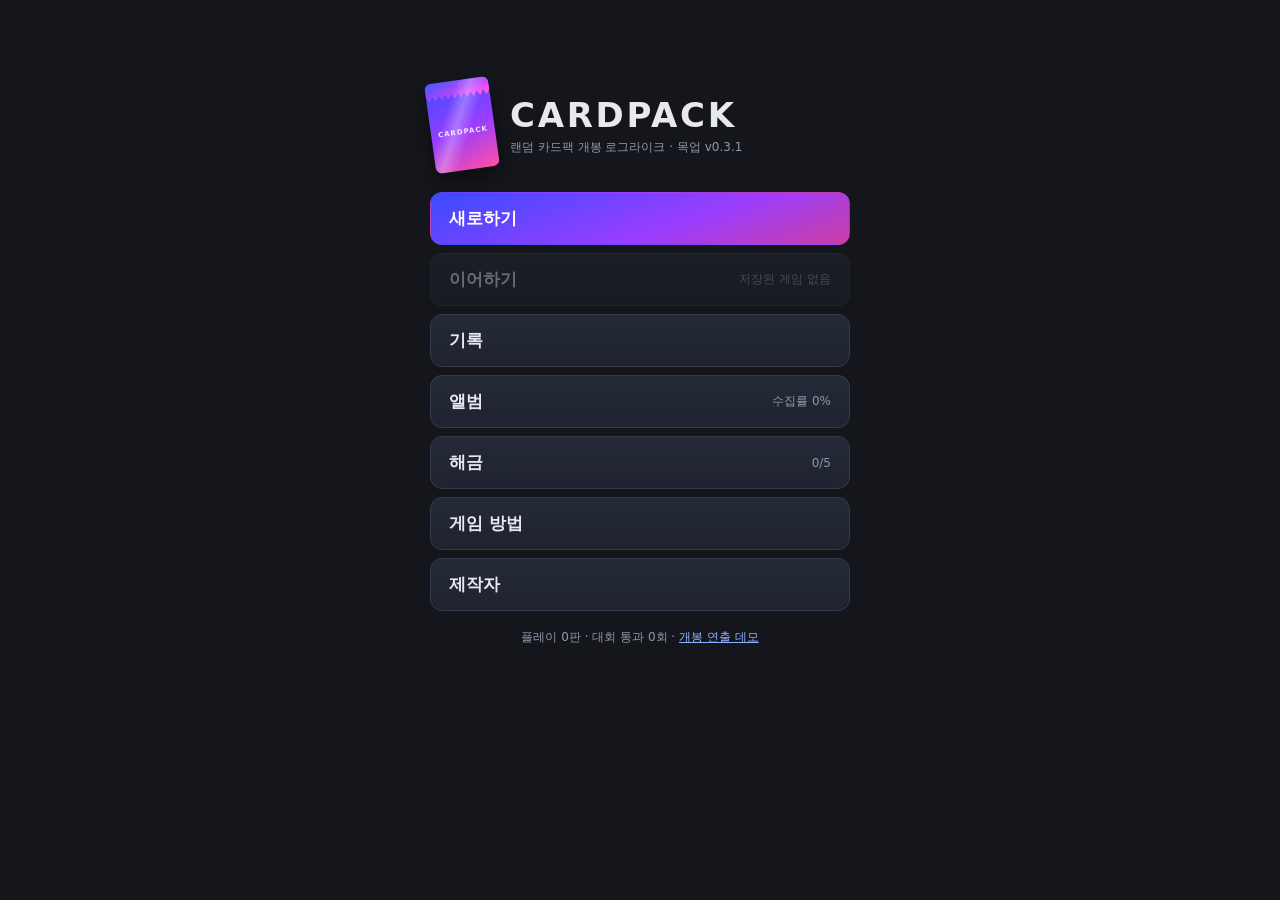
==== commit 24182b76: "첫 화면을 세로 메뉴로, 게임 방법·제작자 화면 추가 Co-Authored-By: Claude Opus 5.5 <noreply@anthropic.com> Claude-Session" ====
--- a/index.html
+++ b/index.html
@@ -19,7 +19,7 @@
 a{color:#8fb0ff}
 
 /* ---------- 메인 화면 ---------- */
-#app{max-width:1560px;margin:0 auto;padding:0 16px 48px}
+#app{max-width:1560px;margin:0 auto;padding:0 16px 110px}
 .narrow{max-width:1000px;margin:0 auto}
 h1{font-size:22px;margin:18px 0 10px}
 h2{font-size:15px;margin:22px 0 8px;display:flex;gap:8px;align-items:baseline;flex-wrap:wrap}
@@ -45,7 +45,7 @@
 .layout main{min-width:0}
 .banner{position:sticky;top:64px;max-height:calc(100vh - 76px);overflow-y:auto;margin-top:14px;padding:0 10px 12px;border-radius:12px;
   background:linear-gradient(180deg,#232838,#1b1f2a);border:1px solid #343a4c;box-shadow:0 8px 24px rgba(0,0,0,.35)}
-.banner.left{border-top:4px solid #3fb8a9}.banner.right{border-top:4px solid #c792ff}
+.banner.left{border-top:4px solid #3fb8a9;max-height:calc(100vh - 160px)}.banner.right{border-top:4px solid #c792ff}
 .ribbon{margin:0 -10px 8px;padding:9px 12px;font-weight:800;letter-spacing:.02em;background:rgba(255,255,255,.04);border-bottom:1px solid #343a4c}
 .ribbon.sub{margin-top:12px;font-size:13px;font-weight:700}
 .banner p{margin:4px 0 8px}
@@ -57,7 +57,7 @@
 @media (max-width:1100px){
   .layout{grid-template-columns:1fr 1fr}
   .layout main{grid-column:1 / -1;order:-1}
-  .banner{position:static;max-height:none}
+  .banner,.banner.left{position:static;max-height:none}
 }
 @media (max-width:640px){ .layout{grid-template-columns:1fr} }
 
@@ -87,6 +87,103 @@
 .g-epic{--g:linear-gradient(115deg,#4c1d95,#c77dff,#7b2ff7)}.g-legend{--g:linear-gradient(115deg,#7f1d1d,#ff4d4d,#dc2626)}
 .g-event{--g:linear-gradient(115deg,#ffd76a,#ff7773,#d875ff,#83fff7)}
 .mini.f-black .in{background:#0c0c0e;color:#f2f2f2}
+
+
+
+/* ---------- 첫 화면: 세로 메뉴 ---------- */
+.title{max-width:420px;margin:0 auto;padding-top:min(10vh,80px);display:flex;flex-direction:column;align-items:stretch}
+.logo{display:flex;align-items:center;gap:16px;margin-bottom:22px}
+.logo .pk{flex:none;width:64px;height:90px;transform:rotate(-8deg)}
+.logo .pk-logo{font-size:7px}
+.logo h1{font-size:34px;letter-spacing:.08em;margin:0}
+.logo p{margin:4px 0 0}
+.menu{display:flex;flex-direction:column;gap:8px}
+.mitem{display:flex;justify-content:space-between;align-items:center;gap:10px;width:100%;padding:14px 18px;font-size:17px;font-weight:700;text-align:left;
+  border-radius:12px;background:linear-gradient(180deg,#252a38,#1f2330);border:1px solid #343a4c;transition:transform .12s,border-color .12s}
+.mitem small{font-weight:500;font-size:12px;color:var(--muted)}
+.mitem:hover:not(:disabled){transform:translateX(4px)}
+.mitem.primary{background:linear-gradient(160deg,#3a4cff,#9b3dff 60%,#c93fa3);border-color:transparent;color:#fff}
+.mitem.primary small{color:#e6dcff}
+.title .foot{text-align:center;margin-top:18px}
+.title .msg{margin:0 0 12px}
+.credits{margin-top:12px;padding:18px 20px;border-radius:12px;background:var(--panel);border:1px solid var(--line)}
+.credits dl{display:grid;grid-template-columns:max-content 1fr;gap:10px 18px;margin:0 0 12px}
+.credits dt{color:var(--muted);font-size:13px}
+.credits dd{margin:0}
+
+/* ---------- 카드팩 이미지 ---------- */
+.shelf{display:flex;flex-wrap:wrap;gap:14px 12px;padding:14px 12px 10px;border-radius:12px;
+  background:linear-gradient(180deg,#1f2330,#191c26);border:1px solid var(--line);box-shadow:inset 0 -10px 0 #262b38,inset 0 -12px 0 #11131a}
+.shelf.special{background:linear-gradient(180deg,#261f33,#1b1724)}
+.pkbtn{all:unset;display:flex;flex-direction:column;align-items:center;gap:6px;cursor:pointer;width:104px}
+.pkbtn:focus-visible .pk{outline:3px solid var(--accent);outline-offset:3px}
+.pkbtn:disabled{cursor:default}
+.pkbtn:disabled .pk{filter:grayscale(.85) brightness(.55)}
+.pkbtn:disabled .pk-price{opacity:.5}
+.pk{position:relative;width:96px;height:136px;border-radius:6px;transition:transform .18s,box-shadow .18s;
+  background:var(--pkbg,linear-gradient(160deg,#3a4cff,#9b3dff 55%,#ff4fa3));box-shadow:0 8px 18px rgba(0,0,0,.45);color:#fff;overflow:visible}
+.pkbtn:not(:disabled):hover .pk{transform:translateY(-6px) rotate(-1.5deg);box-shadow:0 14px 26px rgba(0,0,0,.55),0 0 0 2px rgba(255,255,255,.18)}
+.pk::after{content:"";position:absolute;inset:0;border-radius:6px;pointer-events:none;
+  background:linear-gradient(115deg,rgba(255,255,255,0) 30%,rgba(255,255,255,.28) 45%,rgba(255,255,255,0) 60%)}
+.pk-top{position:absolute;left:0;right:0;top:0;height:18px;border-radius:6px 6px 0 0;background:inherit;filter:brightness(1.15);
+  clip-path:polygon(0 0,100% 0,100% 70%,95% 100%,90% 70%,85% 100%,80% 70%,75% 100%,70% 70%,65% 100%,60% 70%,55% 100%,50% 70%,45% 100%,40% 70%,35% 100%,30% 70%,25% 100%,20% 70%,15% 100%,10% 70%,5% 100%,0 70%)}
+.pk-body{position:absolute;inset:22px 6px 8px;display:flex;flex-direction:column;align-items:center;justify-content:center;text-align:center;gap:4px}
+.pk-logo{font-size:9px;font-weight:800;letter-spacing:.14em;opacity:.85}
+.pk-body b{font-size:12.5px;line-height:1.2;text-shadow:0 1px 2px rgba(0,0,0,.4)}
+.pk-body small{font-size:9.5px;line-height:1.25;opacity:.85}
+.pk-x{position:absolute;right:-6px;top:-8px;padding:1px 6px;border-radius:9px;background:#ff4fa3;font-size:11px;font-weight:800;box-shadow:0 2px 6px rgba(0,0,0,.4)}
+.pk-badge{position:absolute;left:50%;bottom:-8px;translate:-50% 0;white-space:nowrap;padding:0 6px;border-radius:8px;background:#14161c;border:1px solid #3a3f50;font-size:10px;color:#cfd3df}
+.pk.bundle{box-shadow:6px -6px 0 -1px rgba(255,255,255,.08),6px -6px 0 0 #2a2f3d,12px -12px 0 -1px rgba(255,255,255,.06),12px -12px 0 0 #232836,0 8px 18px rgba(0,0,0,.45)}
+.pk-price{font-weight:800;font-size:13px;color:#ffe9a8;font-variant-numeric:tabular-nums}
+.pk-basic{--pkbg:linear-gradient(160deg,#3a4cff,#9b3dff 55%,#ff4fa3)}
+.pk-advanced{--pkbg:linear-gradient(160deg,#0f9b8e,#2c7be5 60%,#6f42c1)}
+.pk-premium{--pkbg:linear-gradient(160deg,#b8860b,#ff9f1c 50%,#d7263d)}
+.pk-series1{--pkbg:linear-gradient(160deg,#e85d75,#f9a03f 50%,#3fa34d)}
+.pk-series2{--pkbg:linear-gradient(160deg,#00a6a6,#5e60ce 55%,#c77dff)}
+.pk-gradeC{--pkbg:linear-gradient(135deg,#6e421c,#d39558 50%,#7a4a20)}
+.pk-gradeB{--pkbg:linear-gradient(135deg,#6b7280,#e5e7eb 50%,#7d838c);color:#1f2329}
+.pk-gradeA{--pkbg:linear-gradient(135deg,#9c6d08,#fff0a8 50%,#b8860b);color:#3a2a00}
+.pk-tag{--pkbg:linear-gradient(160deg,hsl(var(--hue),70%,45%),hsl(calc(var(--hue) + 40),75%,35%))}
+.pk-contest{--pkbg:linear-gradient(160deg,#4a3500,#d4a72c 45%,#fff0a8 55%,#8a6a10)}
+.pk-special,.pk-special2{--pkbg:linear-gradient(160deg,#5b1a5e,#c2185b 55%,#ff8a00)}
+.pk-gradeB .pk-body b,.pk-gradeA .pk-body b{text-shadow:none}
+
+/* 개봉 화면의 팩도 산 팩 종류의 색으로 */
+#pack[class*="pk-"] .body,#pack[class*="pk-"] .top{background:var(--pkbg)}
+#pack.pk-gradeB .body,#pack.pk-gradeA .body{color:#2a2410}
+
+
+/* 개봉 화면 왼쪽 아래: 남은 팩 */
+#remainPacks{position:absolute;left:12px;bottom:10px;z-index:6;pointer-events:none}
+#remainPacks .rp-label{font-size:11px;color:var(--muted);margin-bottom:4px;font-weight:700}
+#remainPacks .rp-row{display:flex;gap:4px;align-items:flex-end}
+.pk.mini{width:30px;height:42px;border-radius:3px;box-shadow:0 3px 8px rgba(0,0,0,.45)}
+.pk.mini .pk-top{height:7px;border-radius:3px 3px 0 0}
+.pk.mini.ghost{width:56px;height:78px;background:none;border:2px dashed #565d73;box-shadow:none;display:flex;align-items:center;justify-content:center;text-align:center;font-size:10px;color:#7b8297;line-height:1.3}
+.pk.mini.ghost::after{display:none}
+.rp-more{font-size:11px;color:var(--muted);margin-left:2px}
+/* 도감 팩보관함 */
+.page.vaultp{background:radial-gradient(120% 90% at 30% 0%,#3a3046,#2a2335 60%,#211b2b)}
+.vgrid{display:grid;grid-template-columns:repeat(auto-fill,minmax(104px,1fr));gap:14px 10px;justify-items:center}
+.vslot{width:96px;height:136px;border-radius:8px;display:flex;align-items:center;justify-content:center;font-size:11px;color:#6b6380;
+  background:linear-gradient(180deg,#1d1826,#231d2e);box-shadow:inset 0 4px 10px rgba(0,0,0,.7),inset 0 -1px 0 rgba(255,255,255,.06)}
+
+/* ---------- 도감 버튼(왼쪽 아래) + 떠서 열리는 도감 ---------- */
+.binder-fab{position:fixed;left:16px;bottom:calc(16px + env(safe-area-inset-bottom,0px));z-index:15;display:flex;flex-direction:column;align-items:flex-start;gap:2px;
+  padding:10px 16px;border-radius:14px;font-weight:800;font-size:15px;background:linear-gradient(160deg,#2a3150,#1d2235);border:1px solid #4a5478;box-shadow:0 10px 26px rgba(0,0,0,.5)}
+.binder-fab small{font-weight:500;font-size:11px;color:var(--muted)}
+.binder-fab:hover{border-color:var(--accent)}
+.bmodal{position:fixed;inset:0;z-index:25;background:rgba(8,10,16,.66);-webkit-backdrop-filter:blur(3px);backdrop-filter:blur(3px);
+  display:flex;align-items:flex-start;justify-content:center;overflow-y:auto;padding:calc(20px + env(safe-area-inset-top,0px)) 16px 24px;animation:bmIn .22s ease-out}
+@keyframes bmIn{from{opacity:0}to{opacity:1}}
+.bpanel{width:min(900px,100%);background:var(--panel);border:1px solid #3a4058;border-radius:16px;padding:12px 14px 14px;box-shadow:0 24px 60px rgba(0,0,0,.6);animation:bpUp .25s cubic-bezier(.2,.8,.2,1)}
+@keyframes bpUp{from{transform:translateY(30px) scale(.98)}to{transform:none}}
+.bhead{display:flex;justify-content:space-between;align-items:flex-start;gap:8px;flex-wrap:wrap;margin-bottom:10px}
+.bhead b{font-size:16px}
+.bjump{display:flex;gap:4px;align-items:center;margin-left:auto}
+.bjump .tab{padding:5px 10px;font-size:13px}
+.bjump .tab.on{background:var(--accent);border-color:var(--accent);color:#fff}
+.bclose{margin-left:6px;width:34px;height:34px;padding:0;font-size:16px}
 
 /* ---------- 도감: 스위치 칩 케이스처럼 오목한 칸에 카드가 끼워진 책 ---------- */
 .book{display:flex;align-items:center;gap:10px;perspective:1800px}
@@ -118,7 +215,7 @@
 .bcard .card{cursor:pointer}
 .bcard .card:hover{transform:translateY(-3px)}
 .bcard .zoom{font-size:.8em}
-.tabs{display:flex;flex-wrap:wrap;gap:4px;margin:8px 0 0 52px;align-items:center}
+.tabs{display:flex;flex-wrap:wrap;gap:10px;margin:8px 0 0 52px;align-items:center;justify-content:space-between;margin-right:52px}
 .tabs .tab{padding:3px 8px;font-size:12px}
 .tabs .tab.on{background:var(--accent);border-color:var(--accent);color:#fff}
 .selbar{border-color:var(--accent)}
@@ -128,7 +225,7 @@
   .rlabel{width:auto}
   .bcells,.bcells.free{gap:6px}
   .bslot{--cw:64px;--ch:90px}
-  .tabs{margin-left:0}
+  .tabs{margin:8px 0 0}
 }
 
 /* 카드 앨범 (메타) */
@@ -140,7 +237,8 @@
 .over{border:2px solid var(--bad);background:#2a1618;border-radius:8px;padding:14px;margin:12px 0}
 
 /* ---------- 개봉 화면 (demo/unpack.html과 같은 엔진·스타일) ---------- */
-#opening{position:fixed;inset:0;z-index:30;background:var(--bg);display:flex;flex-direction:column}
+/* 상점 화면을 배경에 흐리게 남긴 채 그 위에서 개봉 */
+#opening{position:fixed;inset:0;z-index:30;background:rgba(12,14,20,.62);-webkit-backdrop-filter:blur(6px) saturate(.8);backdrop-filter:blur(6px) saturate(.8);display:flex;flex-direction:column}
 #opening[hidden]{display:none!important}
 #opening header{display:flex;gap:14px;align-items:center;flex-wrap:wrap;padding:8px 16px;padding-top:calc(8px + env(safe-area-inset-top,0px));border-bottom:1px solid var(--line);background:var(--panel);font-size:13px}
 #opening header h1{font-size:15px;margin:0}
@@ -159,6 +257,7 @@
   <header><h1 id="oTitle">개봉</h1><div class="sp" id="oStat"></div></header>
   <div id="stage">
     <div id="settleList"></div>
+    <div id="remainPacks"></div>
     <div id="table"></div>
   </div>
   <footer id="bar"></footer>
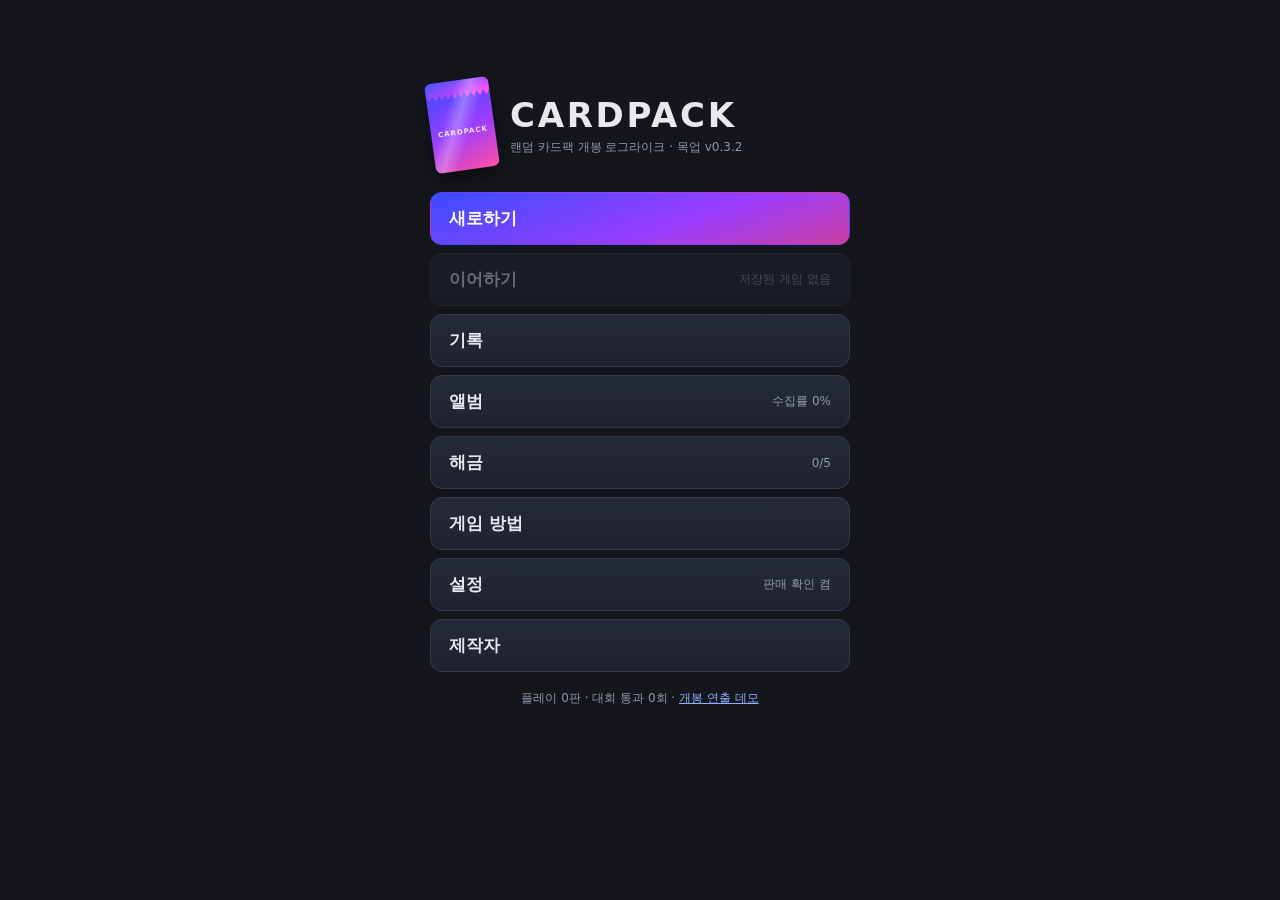
==== commit 7de5fb06: "카드 끌기·키보드 조작, 판매 확인 설정 - 개봉 전 팩 왼쪽 끌기 = 팩보관함 (엔진: PACK_DRAG_LEFT 옵션, 데모는 기존 동작) - 정산 카드 개별 끌기: 왼쪽 위 " ====
--- a/index.html
+++ b/index.html
@@ -167,6 +167,53 @@
 .vgrid{display:grid;grid-template-columns:repeat(auto-fill,minmax(104px,1fr));gap:14px 10px;justify-items:center}
 .vslot{width:96px;height:136px;border-radius:8px;display:flex;align-items:center;justify-content:center;font-size:11px;color:#6b6380;
   background:linear-gradient(180deg,#1d1826,#231d2e);box-shadow:inset 0 4px 10px rgba(0,0,0,.7),inset 0 -1px 0 rgba(255,255,255,.06)}
+
+
+/* ---------- 정산 카드 끌기 / 키보드 선택 ---------- */
+.dz{position:absolute;z-index:4;display:none;flex-direction:column;align-items:center;justify-content:center;gap:4px;text-align:center;
+  border:2px dashed rgba(255,255,255,.35);border-radius:16px;background:rgba(20,24,34,.55);color:#dfe3ee;font-size:14px;pointer-events:none;transition:background .15s,border-color .15s,transform .15s}
+.dz small{font-size:11px;color:var(--muted)}
+.dz-des{left:10px;top:10px;width:18%;height:calc(50% - 15px)}
+.dz-free{left:10px;bottom:10px;width:18%;height:calc(50% - 15px)}
+.dz-sell{right:10px;top:10px;bottom:10px;width:18%}
+.dz-vault{left:10px;top:20%;bottom:20%;width:20%}
+.dz.hot{background:rgba(91,140,255,.28);border-color:#8fb0ff;border-style:solid;transform:scale(1.03)}
+.dz-sell.hot{background:rgba(255,200,80,.22);border-color:#ffd76a}
+#opening.carddrag .dz-des,#opening.carddrag .dz-free,#opening.carddrag .dz-sell{display:flex}
+#stage:has(#pack.pull-left) .dz-vault{display:flex;background:rgba(43,182,115,.18);border-color:#2bb673}
+#opening.carddrag #remainPacks{display:none}
+.slot.ksel .card{outline:3px solid #ffd76a;outline-offset:4px;border-radius:.9em}
+.slot.out-up,.slot.out-down,.slot.out-right{transition:translate .35s ease-in,opacity .35s ease-in!important;opacity:0;pointer-events:none}
+.slot.out-up{translate:-420px -160px 0}
+.slot.out-down{translate:-420px 160px 0}
+.slot.out-right{translate:420px 0 0}
+kbd{display:inline-block;min-width:1.5em;padding:0 .35em;border:1px solid #4a5068;border-bottom-width:2px;border-radius:4px;background:#232736;color:#e8e9ee;font:600 11px/1.6 ui-monospace,Menlo,monospace;text-align:center;margin:0 1px}
+.pk-key{position:absolute;left:-7px;top:-9px;min-width:22px;font-size:12px;line-height:20px;background:#14161c;border-color:#8fb0ff;color:#fff;box-shadow:0 2px 6px rgba(0,0,0,.5)}
+
+/* 팩 자세히 보기 */
+#packInfo{position:absolute;inset:0;z-index:35;display:flex;align-items:center;justify-content:center;background:rgba(8,10,16,.6);padding:16px}
+#packInfo[hidden]{display:none}
+.pibox{display:flex;gap:20px;align-items:flex-start;max-width:560px;width:100%;padding:18px;border-radius:14px;background:var(--panel);border:1px solid #3a4058;box-shadow:0 20px 50px rgba(0,0,0,.6)}
+.pibox h3{margin:0 0 4px}
+.pibox .pk{flex:none}
+.pibox table{width:auto;margin:6px 0}
+.pibox td{padding:2px 14px 2px 0;border:0}
+@media (max-width:520px){.pibox{flex-direction:column;align-items:center}}
+
+/* 판매 확인 */
+#confirm{position:fixed;inset:0;z-index:70;display:flex;align-items:center;justify-content:center;background:rgba(8,10,16,.55);padding:16px}
+#confirm[hidden]{display:none}
+.cbox{max-width:380px;width:100%;padding:18px;border-radius:14px;background:var(--panel);border:1px solid #3a4058;box-shadow:0 20px 50px rgba(0,0,0,.6)}
+.cbox p{margin:0 0 14px;font-size:15px;line-height:1.5}
+
+/* 설정 */
+.setrow{display:flex;justify-content:space-between;align-items:center;gap:16px}
+.switch{display:flex;align-items:center;gap:8px;flex:none;padding:6px 12px}
+.switch span{width:36px;height:20px;border-radius:10px;background:#3a3f50;position:relative;transition:background .2s}
+.switch span::after{content:"";position:absolute;left:2px;top:2px;width:16px;height:16px;border-radius:50%;background:#fff;transition:left .2s}
+.switch.on span{background:var(--good)}
+.switch.on span::after{left:18px}
+.keys p{margin:6px 0;line-height:1.9}
 
 /* ---------- 도감 버튼(왼쪽 아래) + 떠서 열리는 도감 ---------- */
 .binder-fab{position:fixed;left:16px;bottom:calc(16px + env(safe-area-inset-bottom,0px));z-index:15;display:flex;flex-direction:column;align-items:flex-start;gap:2px;
@@ -258,10 +305,17 @@
   <div id="stage">
     <div id="settleList"></div>
     <div id="remainPacks"></div>
+    <div class="dz dz-des" data-z="des"><b>📖 지정카드란</b><small>여기로 끌기 · Q</small></div>
+    <div class="dz dz-free" data-z="free"><b>🗂️ 일반카드란</b><small>여기로 끌기 · W</small></div>
+    <div class="dz dz-sell" data-z="sell"><b>💰 판매</b><small>여기로 끌기 · R</small></div>
+    <div class="dz dz-vault"><b>📦 팩보관함</b><small>놓으면 뜯지 않고 보관</small></div>
     <div id="table"></div>
   </div>
   <footer id="bar"></footer>
+  <div id="packInfo" hidden></div>
 </div>
+<div id="confirm" hidden><div class="cbox"><p id="cMsg"></p><div class="row"><button id="cOk" class="primary">확인 (Enter)</button><button id="cNo">취소 (Esc)</button></div>
+  <p class="muted" style="margin:10px 0 0;font-size:12px">설정에서 판매 전 확인을 끌 수 있습니다.</p></div></div>
 <canvas id="fx"></canvas>
 <div id="flash"></div>
 <div id="modal">
